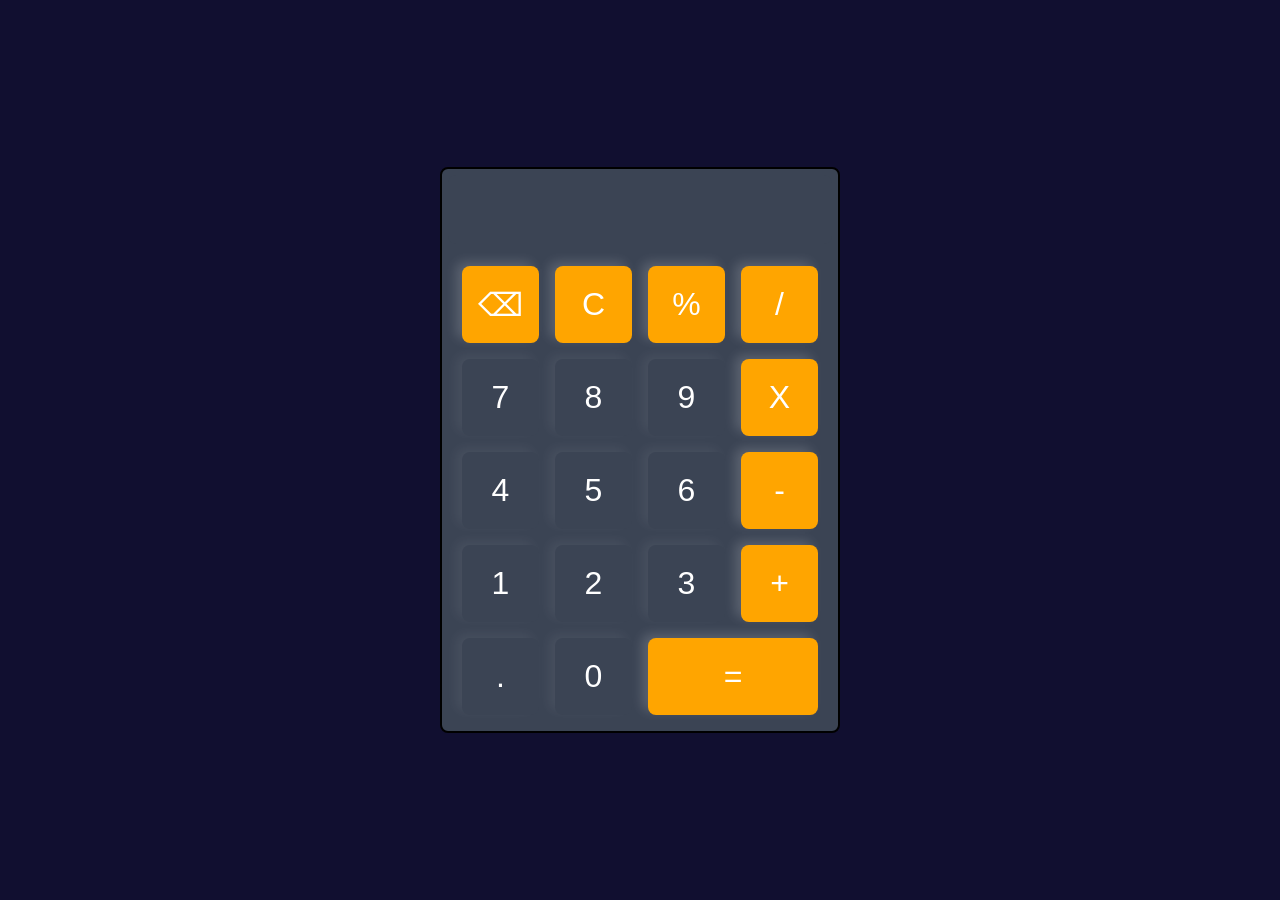
==== calculator.html @ ec4c6707 "initial commit" ====
<!DOCTYPE html>
<html lang="en">
<head>
    <meta charset="UTF-8">
    <meta name="viewport" content="width=device-width, initial-scale=1.0">
    <title>Starcalc</title>
    <link rel="stylesheet" href="css/calculator.css">
</head>
<body>
    <div class="calculator">
        <input type="text" id="display" >
        <div class="buttons">
                <button data-action="backspace" class="operator">⌫</button>
                <button data-action="clear" class="operator">C</button>
                <button data-value="%" class="operator">%</button>
                <button data-value="/" class="operator">/</button>

                <button data-value="7">7</button>
                <button data-value="8">8</button>
                <button data-value="9">9</button>
                <button data-value="*" class="operator">X</button>

                <button data-value="4" >4</button>
                <button data-value="5">5</button>
                <button data-value="6">6</button>
                <button data-value="-" class="operator">-</button>

                <button data-value="1">1</button>
                <button data-value="2">2</button>
                <button data-value="3">3</button>
                <button data-value="+" class="operator">+</button>

                <button data-value=".">.</button>
                <button data-value="0">0</button>
                <button id="equal" data-action="equals" class="operator">=</button>
        </div>
    </div>

    <script src="js/calculator.js" defer></script>
</body>
</html>
---- css/calculator.css ----
* {
    margin: 0;
    padding: 0;
    box-sizing: border-box;
}
:root {
    --btn-dark: #110f30;
    --btn-btn: #243966;
    --calculator: #3b4454;
    --button: #3b4454;
    --display: #3b4454; 
    --shadow: #ffffff10 -6px -4px 12px;
    --shadow-operator: #ffffff2a -6px -4px 12px;
}
body {
    display: flex;
    justify-content: center;
    align-items: center;

    height: 100vh;

    background-color: var(--btn-dark);
}
.calculator {
    display: flex;
    justify-content: center;
    align-items: center;
    flex-direction: column;

    margin: 1rem;

    border: 2px solid black;
    border-radius: 0.5rem;

    background-color: var(--calculator);

    width: 90%;
    max-width: 400px;
}
.calculator input {
    width: 97%;

    font-size: 2rem;
    padding: 1rem;
    margin: 6px;

    border: none;
    outline: none;
    border-radius: 0.5rem;

    background-color: var(--display);
    color: white;

    text-align: right;
}
.buttons {
    display: grid;
    grid-template-columns: repeat(4, 1fr);

    margin: 1rem;
    gap: 1rem;
}
.operator {
    background-color: orange !important;
    box-shadow: var(--shadow-operator) !important;
}
.buttons button {
    border: none;
    outline: none;

    background-color: var(--button);
    color: white;
    box-shadow: var(--shadow);

    border-radius: 0.5rem;
    font-size: 2rem;

    padding: 1rem;

    aspect-ratio: 1/1;
}
#equal {
    grid-column: span 2;
    aspect-ratio: auto;
}
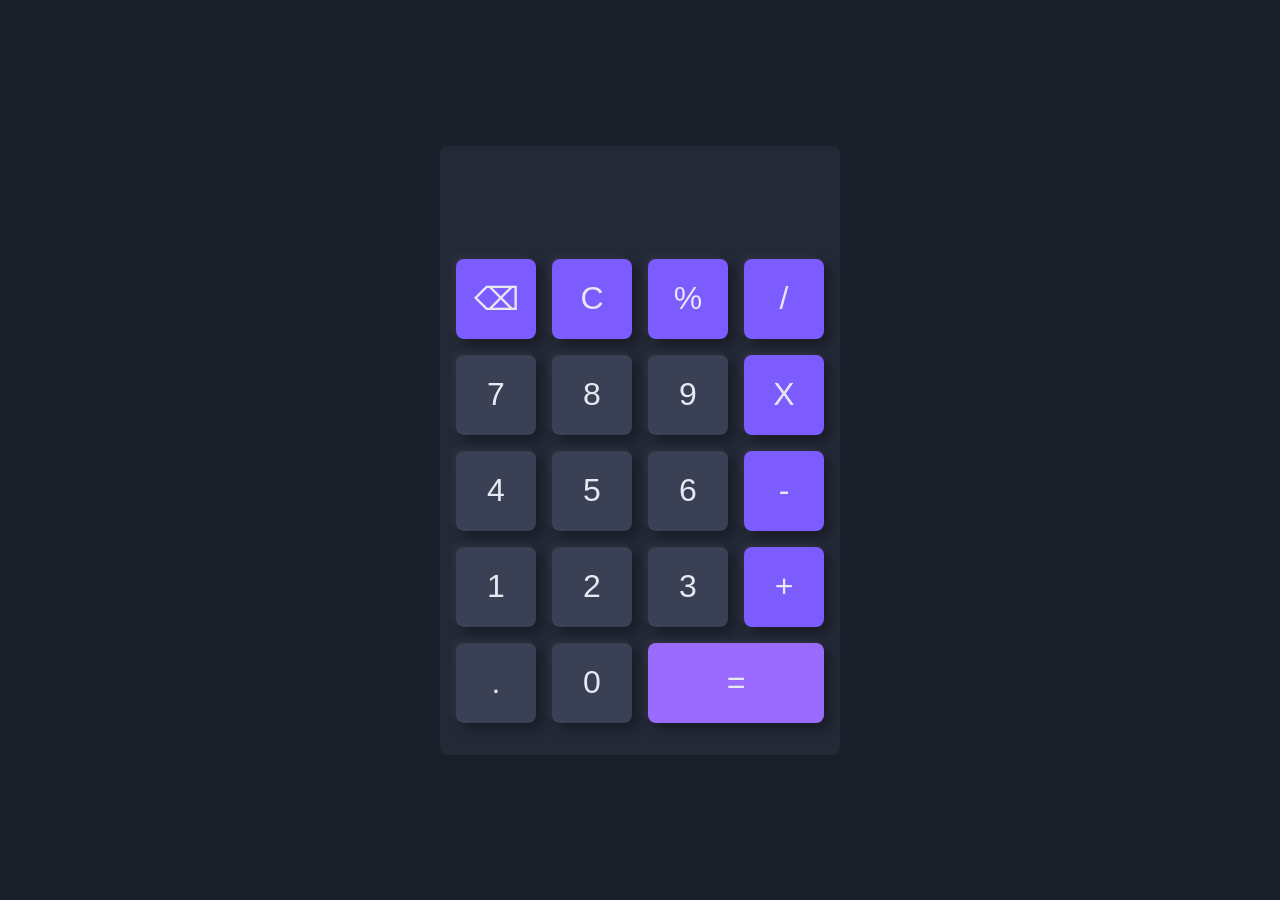
==== commit 787faa1b: "Fix" ====
--- a/calculator.html
+++ b/calculator.html
@@ -8,7 +8,7 @@
 </head>
 <body>
     <div class="calculator">
-        <input type="text" id="display" >
+        <input type="text" id="display" readonly>
         <div class="buttons">
                 <button data-action="backspace" class="operator">⌫</button>
                 <button data-action="clear" class="operator">C</button>
--- a/css/calculator.css
+++ b/css/calculator.css
@@ -4,13 +4,20 @@
     box-sizing: border-box;
 }
 :root {
-    --btn-dark: #110f30;
+    --background: #1B1F2A;
+    --calculator: #242938;
+
     --btn-btn: #243966;
-    --calculator: #3b4454;
-    --button: #3b4454;
-    --display: #3b4454; 
-    --shadow: #ffffff10 -6px -4px 12px;
-    --shadow-operator: #ffffff2a -6px -4px 12px;
+    --button: #3A4154;
+    --button-operator: #7C5CFF;
+    --button-operator-hover: #9276FF;
+    --button-equal: #9B6BFF;
+
+    --display: var(--calculator); 
+    --shadow: 6px 6px 12px rgba(0,0,0,0.35),
+  -3px -3px 6px rgba(255,255,255,0.05);
+    --shadow-operator: 6px 6px 14px rgba(0,0,0,0.4),
+  inset 0 1px 0 rgba(255,255,255,0.2);
 }
 body {
     display: flex;
@@ -19,7 +26,7 @@
 
     height: 100vh;
 
-    background-color: var(--btn-dark);
+    background-color: var(--background);
 }
 .calculator {
     display: flex;
@@ -29,7 +36,7 @@
 
     margin: 1rem;
 
-    border: 2px solid black;
+    
     border-radius: 0.5rem;
 
     background-color: var(--calculator);
@@ -58,28 +65,41 @@
     grid-template-columns: repeat(4, 1fr);
 
     margin: 1rem;
+    padding: 1rem;
     gap: 1rem;
+    width: 100%;
 }
+
 .operator {
-    background-color: orange !important;
-    box-shadow: var(--shadow-operator) !important;
+    background-color: var(--button-operator) !important;
+    box-shadow: var(--shadow-operator);
+}
+.operator:hover {
+    background-color: var(--button-operator-hover) !important;
 }
 .buttons button {
     border: none;
     outline: none;
 
     background-color: var(--button);
-    color: white;
+    color: #E6E9F2;
     box-shadow: var(--shadow);
 
     border-radius: 0.5rem;
     font-size: 2rem;
+    
+    aspect-ratio: 1/1;
+}
+.buttons button:active {
+  transform: translateY(2px);
+  box-shadow:
+    inset 3px 3px 8px rgba(0,0,0,0.4),
+    inset -2px -2px 5px rgba(255,255,255,0.05);
 
-    padding: 1rem;
-
-    aspect-ratio: 1/1;
 }
 #equal {
     grid-column: span 2;
     aspect-ratio: auto;
+
+    background-color: var(--button-equal) !important;
 }
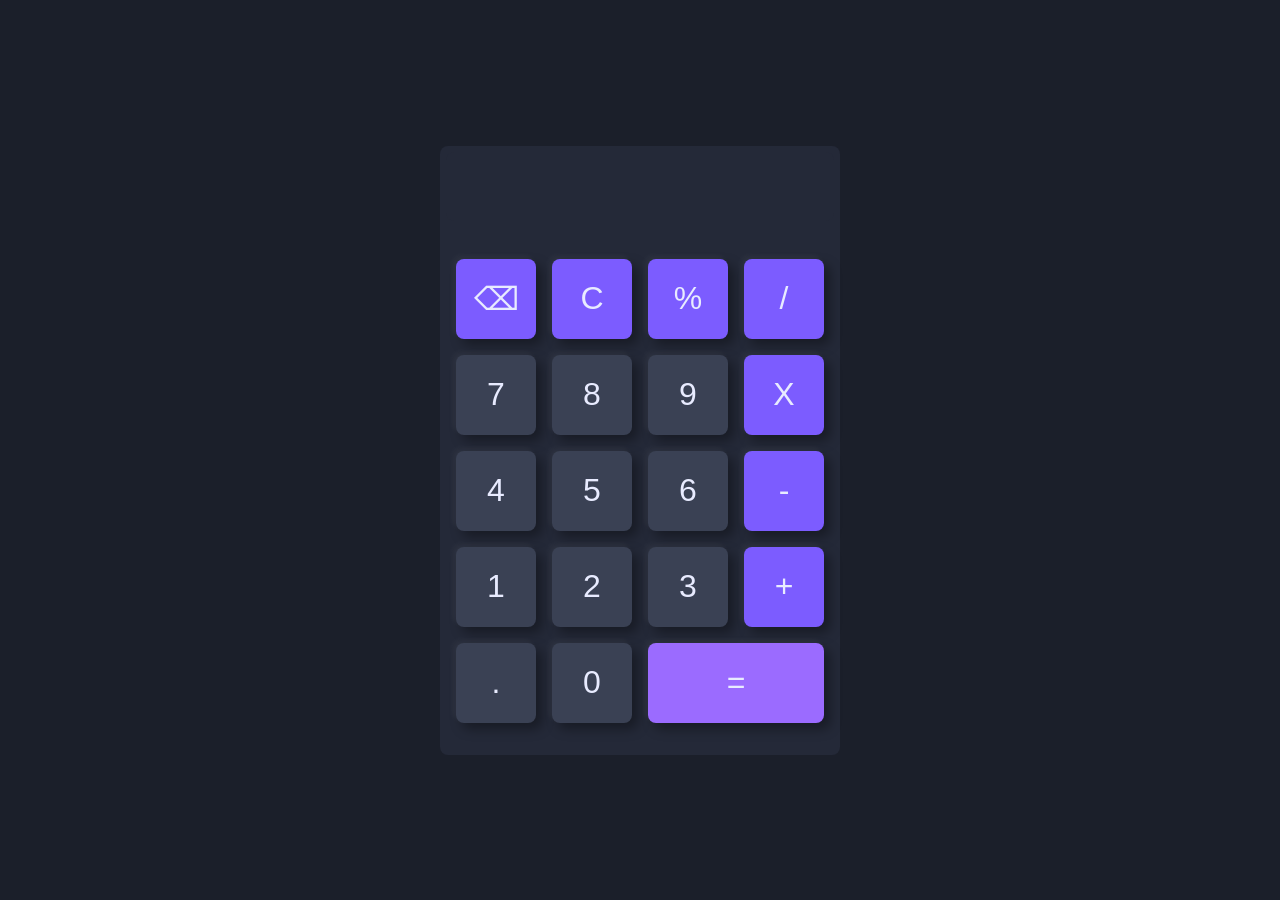
==== commit 24ab0d11: "Sepearated variables in a different CSS file and made some changes in the login page" ====
--- a/calculator.html
+++ b/calculator.html
@@ -4,6 +4,7 @@
     <meta charset="UTF-8">
     <meta name="viewport" content="width=device-width, initial-scale=1.0">
     <title>Starcalc</title>
+    <link rel="stylesheet" href="css/variables.css">
     <link rel="stylesheet" href="css/calculator.css">
 </head>
 <body>
--- a/css/variables.css
+++ b/css/variables.css
@@ -0,0 +1,24 @@
+:root {
+  --background: #1B1F2A;
+  --calculator: #242938;
+
+  --btn-btn: #243966;
+
+  --button: #3A4154;
+  --button-operator: #7C5CFF;
+  --button-operator-hover: #9276FF;
+  --button-equal: #9B6BFF;
+
+  --display: var(--calculator); 
+  --shadow: 6px 6px 12px rgba(0,0,0,0.35),
+  -3px -3px 6px rgba(255,255,255,0.05);
+    --shadow-operator: 6px 6px 14px rgba(0,0,0,0.4),
+  inset 0 1px 0 rgba(255,255,255,0.2);
+
+  --text-primary: #E8EBFF;
+  --text-secondary: #A9B0D6;
+  --text-muted: #6F7699;
+
+  --radius: 0.5rem;
+  --border: 2px solid black;
+}
--- a/css/calculator.css
+++ b/css/calculator.css
@@ -2,22 +2,6 @@
     margin: 0;
     padding: 0;
     box-sizing: border-box;
-}
-:root {
-    --background: #1B1F2A;
-    --calculator: #242938;
-
-    --btn-btn: #243966;
-    --button: #3A4154;
-    --button-operator: #7C5CFF;
-    --button-operator-hover: #9276FF;
-    --button-equal: #9B6BFF;
-
-    --display: var(--calculator); 
-    --shadow: 6px 6px 12px rgba(0,0,0,0.35),
-  -3px -3px 6px rgba(255,255,255,0.05);
-    --shadow-operator: 6px 6px 14px rgba(0,0,0,0.4),
-  inset 0 1px 0 rgba(255,255,255,0.2);
 }
 body {
     display: flex;
@@ -56,7 +40,7 @@
     border-radius: 0.5rem;
 
     background-color: var(--display);
-    color: white;
+    color: var(--text-primary);
 
     text-align: right;
 }
@@ -82,7 +66,7 @@
     outline: none;
 
     background-color: var(--button);
-    color: #E6E9F2;
+    color: var(--text-primary);
     box-shadow: var(--shadow);
 
     border-radius: 0.5rem;
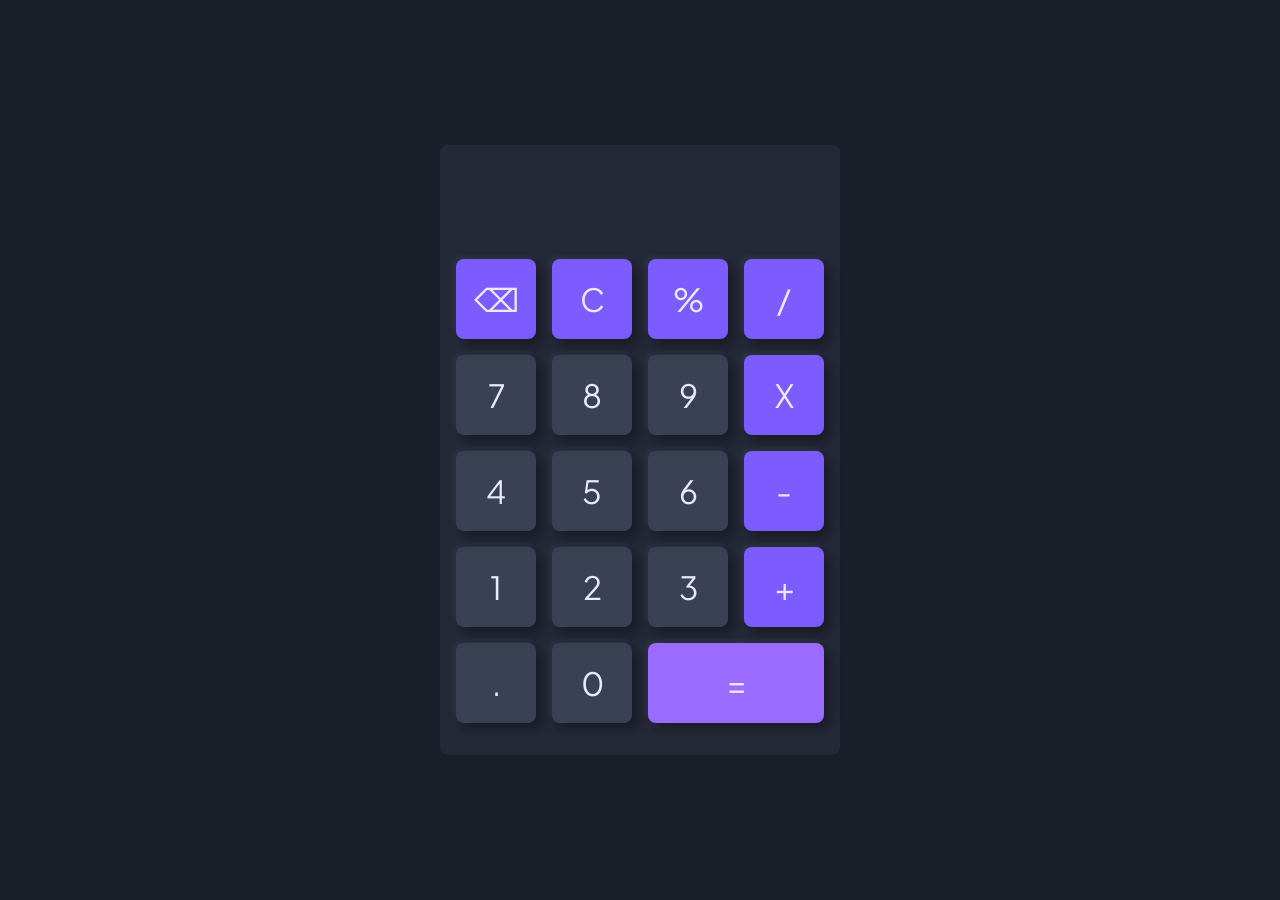
==== commit 776a5fcc: "Changed the font of the calculator" ====
--- a/calculator.html
+++ b/calculator.html
@@ -6,6 +6,9 @@
     <title>Starcalc</title>
     <link rel="stylesheet" href="css/variables.css">
     <link rel="stylesheet" href="css/calculator.css">
+    <link rel="preconnect" href="https://fonts.googleapis.com">
+<link rel="preconnect" href="https://fonts.gstatic.com" crossorigin>
+<link href="https://fonts.googleapis.com/css2?family=JetBrains+Mono:ital,wght@0,100..800;1,100..800&family=Plus+Jakarta+Sans:ital,wght@0,200..800;1,200..800&display=swap" rel="stylesheet">
 </head>
 <body>
     <div class="calculator">
--- a/css/calculator.css
+++ b/css/calculator.css
@@ -43,6 +43,8 @@
     color: var(--text-primary);
 
     text-align: right;
+
+    font-family: "JetBrains Mono", monospace;
 }
 .buttons {
     display: grid;
@@ -64,15 +66,16 @@
 .buttons button {
     border: none;
     outline: none;
-
+    
     background-color: var(--button);
     color: var(--text-primary);
     box-shadow: var(--shadow);
-
+    
     border-radius: 0.5rem;
     font-size: 2rem;
     
     aspect-ratio: 1/1;
+    font-family: "Plus Jakarta Sans", sans-serif;
 }
 .buttons button:active {
   transform: translateY(2px);
